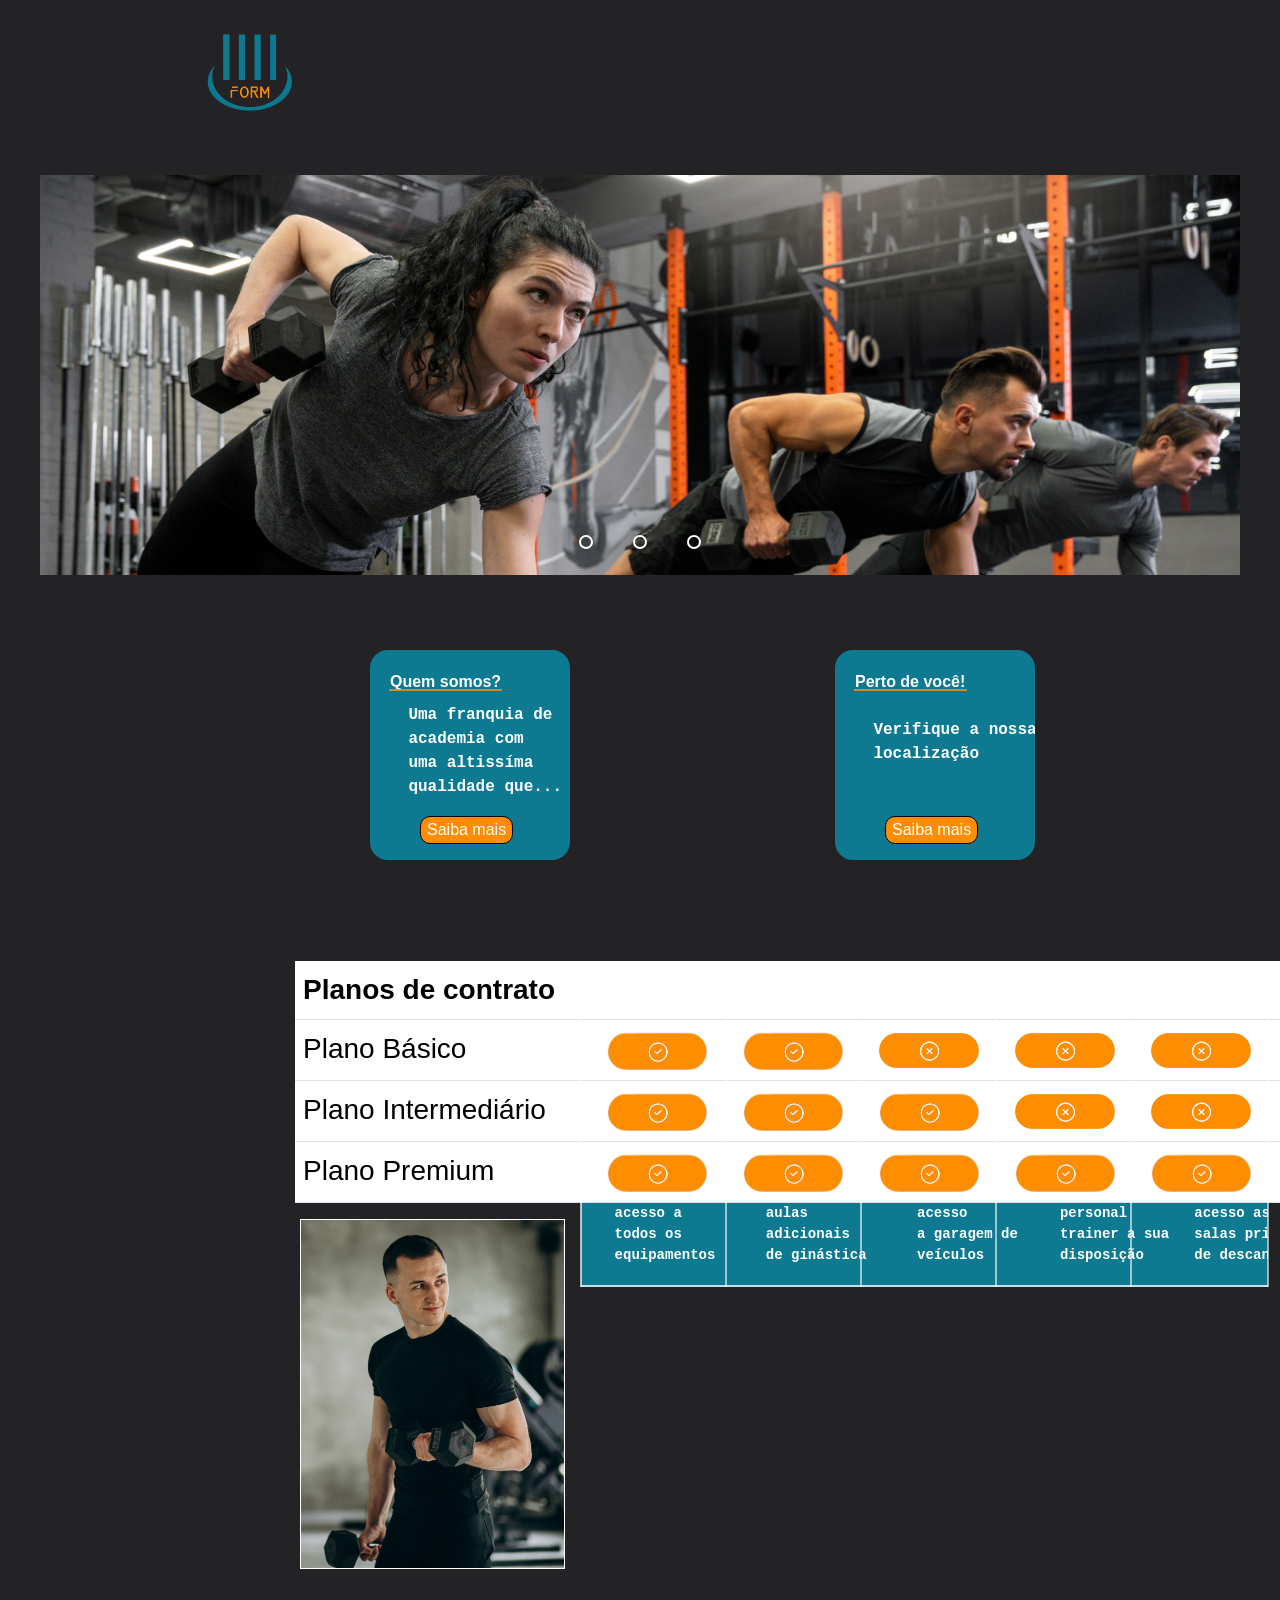
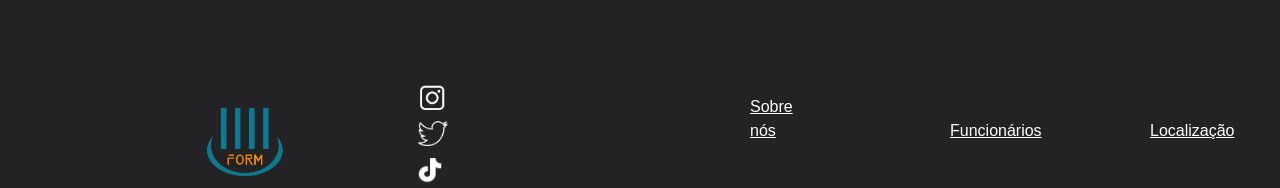
==== Home.html @ f5c159fa "primero commit" ====
<!DOCTYPE html>
<html lang="pt-br">
<head>
    <meta charset="UTF-8">
    <meta http-equiv="X-UA-Compatible" content="IE=edge">
    <meta name="viewport" content="width=device-width, initial-scale=1.0">
    <title>Academia FORM - Home</title>
    <link href="https://cdn.jsdelivr.net/npm/bootstrap@5.3.0-alpha3/dist/css/bootstrap.min.css" rel="stylesheet" integrity="sha384-KK94CHFLLe+nY2dmCWGMq91rCGa5gtU4mk92HdvYe+M/SXH301p5ILy+dN9+nJOZ" crossorigin="anonymous">
    <script src="https://cdn.jsdelivr.net/npm/bootstrap@5.3.0-alpha3/dist/js/bootstrap.bundle.min.js" integrity="sha384-ENjdO4Dr2bkBIFxQpeoTz1HIcje39Wm4jDKdf19U8gI4ddQ3GYNS7NTKfAdVQSZe" crossorigin="anonymous"></script>
    <link rel="shortcut icon" href="imagens/icone da logo.ico" type="image/x-icon">
    <link rel="stylesheet" href="Home.css">
</head>
<body>
    <header>
        <div id="logo">
            <a href="">
                <img src="imagens/logo academia.png" alt="Logo do site">
            </a>
        </div>
        <nav>
            <a href="http://localhost:88/projeto/login.php" style="position: absolute; left: 1680px; top: 60px; color: #FF8C05;"><b>LOGIN</b></a>
            <a href="http://127.0.0.1:5500/pagina_contato.html" style="position: absolute; left: 1480px; top: 60px; color: #FF8C05;"><b>CONTATO</b></a>
            <a href="http://127.0.0.1:5500/pagina_sobre.html" style="position: absolute; left: 1280px; top: 60px; color: #FF8C05;"><b>SOBRE</b></a>
        </nav>
    </header>

    <main>
        <div class="slider">
            <div class="slides">
        
                <input type="radio" name="radio-btn" id="radio1">
                <input type="radio" name="radio-btn" id="radio2">
                <input type="radio" name="radio-btn" id="radio3">
        
                <div class="slide first">
                    <img src="imagens/slider 1.jpg" alt="imagem1">
                </div>
        
                <div class="slide">
                    <img src="imagens/slider 2.jpg" alt="imagem2">
                </div>
        
                <div class="slide">
                    <img src="imagens/slider 3.jpg" alt="imagem3">
                </div>

                <div class="navigation-auto">
                    <div class="auto-btn1"></div>
                    <div class="auto-btn2"></div>
                    <div class="auto-btn3"></div>
                </div>
            </div>
            <div class="manual-navigation">
                <label for="radio1" class="manual-btn"></label>
                <label for="radio2" class="manual-btn"></label>
                <label for="radio3" class="manual-btn"></label>
            </div>
        </div>

        <div class="informacoes" id="quemSomos" style="left: 370px;">
            <div style="margin-left: 20px; margin-top: 20px;">
                <b>Quem somos?</b>
            </div>
            <div>
                <hr class="sublinhado" style="margin-top: -5px;">
                <hr class="sublinhado" style="margin-top: -5px;">
                <hr class="sublinhado" style="margin-top: -5px;">
                <hr class="sublinhado" style="margin-top: -5px;">
                <hr class="sublinhado" style="margin-top: -5px;">
                <hr class="sublinhado" style="margin-top: -5px;">
            </div>
            <pre style="margin-top: -15px; font-size: 12pt;">
        <b>
    Uma franquia de
    academia com
    uma altissíma
    qualidade que...
        </b>
            </pre>
            <a href="http://127.0.0.1:5500/pagina_sobre.html"><input type="button" class="botaoInformacoes" value="Saiba mais"></a>
        </div>

        <div class="informacoes" id="pertoDeVoce" style="left: 835px;">
            <div style="margin-left: 20px; margin-top: 20px;">
                <b>Perto de você!</b>
            </div>
            <div>
                <hr class="sublinhado" style="margin-top: -5px;">
                <hr class="sublinhado" style="margin-top: -5px;">
                <hr class="sublinhado" style="margin-top: -5px;">
                <hr class="sublinhado" style="margin-top: -5px;">
                <hr class="sublinhado" style="margin-top: -5px;">
                <hr class="sublinhado" style="margin-top: -5px;">
            </div>
            <pre style="margin-top: -0px; font-size: 12pt;">
                <b>
    Verifique a nossa
    localização
                </b>
            </pre>
            <a href="http://127.0.0.1:5500/pagina_localiza%C3%A7%C3%A3o.html"><input type="button" class="botaoInformacoes" value="Saiba mais"></a>
        </div>

        <div class="informacoes" id="profissionais" style="left: 1330px;">
            <div style="margin-left: 20px; margin-top: 20px;">
                <pre style="font-size: 12pt; margin-top: -35px;">
                    <b>
Profissionais
qualificados!</b>
                </pre>
            </div>
            <div>
                <hr class="sublinhado" style="margin-top: -44px; width: 117px;">
                <hr class="sublinhado" style="margin-top: -44px; width: 117px;">
                <hr class="sublinhado" style="margin-top: -44px; width: 117px;">
                <hr class="sublinhado" style="margin-top: -44px; width: 117px;">
                <hr class="sublinhado" style="margin-top: -44px; width: 117px;">
                <hr class="sublinhado" style="margin-top: -44px; width: 117px;">
            </div>
            <pre style="margin-top: -55px; font-size: 12pt;">
                <b>
    Mais informações
    sobre os nossos
    personais trainers
                </b>
            </pre>
            <a href="http://127.0.0.1:5500/pagina_funcionarios.html"><input type="button" class="botaoInformacoes" value="Saiba mais"></a>
        </div>

        <div class="tabela-de-precos">
            <div>
                <table class="table">
                    <thead >
                        <tr>
                            <th colspan="7">Planos de contrato</th>
                        </tr>
                    </thead>
                    <tbody>
                        <tr>
                            <td >Plano Básico</td>
                            <td ><img class="iconCompra" src="imagens/iconCompra(s).png"></td>
                            <td ><img class="iconCompra" src="imagens/iconCompra(s).png"></td>
                            <td ><img class="iconCompra" src="imagens/iconCompra(n).png"></td>
                            <td ><img class="iconCompra" src="imagens/iconCompra(n).png"></td>
                            <td ><img class="iconCompra" src="imagens/iconCompra(n).png"></td>
                            <td >R$100,00 <button onclick="PaginaPagamento()" id="Plano-Basico" class="comprarButton"><b>comprar</b></button></td>
                        </tr>
                        <tr>
                            <td > Plano Intermediário</td>
                            <td ><img class="iconCompra" src="imagens/iconCompra(s).png"></td>
                            <td ><img class="iconCompra" src="imagens/iconCompra(s).png"></td>
                            <td ><img class="iconCompra" src="imagens/iconCompra(s).png"></td>
                            <td ><img class="iconCompra" src="imagens/iconCompra(n).png"></td>
                            <td ><img class="iconCompra" src="imagens/iconCompra(n).png"></td>
                            <td >R$150,00 <button onclick="PaginaPagamento()" id="Plano-Medio" class="comprarButton"><b>comprar</b></button></td>
                        </tr>
                        <tr>
                            <td>Plano Premium</td>
                            <td ><img class="iconCompra" src="imagens/iconCompra(s).png"></td>
                            <td ><img class="iconCompra" src="imagens/iconCompra(s).png"></td>
                            <td ><img class="iconCompra" src="imagens/iconCompra(s).png"></td>
                            <td ><img class="iconCompra" src="imagens/iconCompra(s).png"></td>
                            <td ><img class="iconCompra" src="imagens/iconCompra(s).png"></td>
                            <td >R$180,00 <button onclick="PaginaPagamento()" id="Plano-Premium" class="comprarButton"><b>comprar</b></button></td>
                        </tr>
                    </tbody>
                </table>
            
                <div id="informacao_planos">
                    <b>
                        <pre>
    acesso a          aulas             acesso           personal        acesso as
    todos os          adicionais        a garagem de     trainer a sua   salas privativas
    equipamentos      de ginástica      veículos         disposição      de descanso
                        </pre>
                    </b>
                </div>
            </div>
                <hr class="linhaVertical">
                <hr class="linhaVertical">
                <hr class="linhaVertical">
                <hr class="linhaVertical">
                <hr class="linhaVertical" style="left: 695px;">
                <hr class="linhaVertical" style="left: 830px;">
                <hr class="linhaVertical" style="left: 965px;">
                <hr class="linhaVertical" style="left: 1100px;">
                <hr class="linhaVertical" style="left: 1237px;">
                <hr class="linhaVertical" style="left: 695px;">
                <hr class="linhaVertical" style="left: 830px;">
                <hr class="linhaVertical" style="left: 965px;">
                <hr class="linhaVertical" style="left: 1100px;">
                <hr class="linhaVertical" style="left: 1237px;">
                <hr class="linhaVertical" style="left: 695px;">
                <hr class="linhaVertical" style="left: 830px;">
                <hr class="linhaVertical" style="left: 965px;">
                <hr class="linhaVertical" style="left: 1100px;">
                <hr class="linhaVertical" style="left: 1237px;">
                <hr class="linhaHorizontal" style="left: 695px;">
                <hr class="linhaHorizontal" style="left: 695px;">
                <hr class="linhaHorizontal" style="left: 695px;">
                <hr class="linhaHorizontal" style="left: 695px;">
                <hr class="linhaHorizontal" style="left: 695px;">
            
            <img id="img_1" class="imagensPlano" src="imagens/imagem(1).jpg" alt="imagem" style="left: 270px;">
            <img id="img_2" class="imagensPlano" src="imagens/imagem(2).jpg" alt="imagem" style="left: 1253px;">
        </div>
    </main>

    
   <div id="rodape" class="rodape">
    <footer>
       <a href="http://127.0.0.1:5500/pagina_sobre.html" style="position: absolute; left: 750px; bottom: -43px; color: white;">Sobre nós</a>
        <a href="http://127.0.0.1:5500/pagina_funcionarios.html" style="position: absolute; left: 950px; bottom: -43px; color: white;">Funcionários</a>
        <a href="http://127.0.0.1:5500/pagina_localiza%C3%A7%C3%A3o.html" style="position: absolute; left: 1150px; bottom: -43px; color: white;">Localização</a>
        <a href="http://127.0.0.1:5500/pagina_contato.html" style="position: absolute; left: 1350px; bottom: -43px; color: white;">Atendimento ao cliente</a>
       <a href="">
        <img src="imagens/logo academia.png" alt="logo de rodapé" style="position: absolute; width: 90px; bottom: -80px; left: 200px;">
       </a>
       <a href="https://www.instagram.com/theusrx/">
        <img src="imagens/icone_insta.png" alt="icone do instagram" style="position: absolute; width: 25px; bottom: -10px; left: 420px;">
       </a>
       <a href="https://twitter.com/theusrxx">
        <img src="imagens/icone_twitter.png" alt="icone do twitter" style="position: absolute; width: 30px; bottom: -46px; left: 418px;">
       </a>
       <a href="https://www.tiktok.com/@.theusrx">
        <img src="imagens/icone _tiktok.png" alt="icone do Tik Tok" style="position: absolute; width: 30px; bottom: -88px; left: 415px;">
       </a>
    </footer>
   </div>

   <script src="script.js"></script>
   <script src="pagamento.js"></script>
</body>
</html>
---- Home.css ----
body{
    font-family: Arial, Helvetica, sans-serif;
    background-color: #232325;
    color: #ffffff;
    min-height: 100vh;
}
#logo img{
    width: 100px;
    left: 200px;
    top: 30px;
    position: relative;
}
.informacoes{
    position: absolute;
    top: 650px;
    background-color: #0D7A92;
    border-radius: 18px;
    height: 210px;
    width: 200px;  
}
.sublinhado{
    margin-top: -5px;  
    border: 1px solid; 
    color: #FF8C05;
    width: 113px;
    position: absolute;
    left: 19px;
}
.botaoInformacoes{
    position: absolute;
    bottom: 16px;
    left: 50px;
    border-radius: 10px;
    border: 1px solid;
    border-color: black;
    background-color: #FF8C05;
    color: #ffffff; 
}
.rodape{
    position: absolute;
    bottom: -800px;
}
.table{
    position: absolute;
    color: #ffffff;
    position: absolute;
    bottom: -300px;
    left: 265px;
    font-size: 21pt;
    width: 1300px;
}
.comprarButton{
    position: relative;
    left: 30px;
    border-radius: 15px;
    background-color: #FF8C05;
    border: none; 
}
.linhaVertical{
    position: absolute;
    border: 1px solid;
    bottom: -384px;
    height: 268px;
    left: 550px; 
}
.iconCompra{
    width: 100px;
    left: 120px;
}
#informacao_planos{
    position: relative;
    bottom: -368px;
    left: 585px;
    background-color: #0D7A92;
    margin-right: 1194px;
    margin-left: -34px;
    width: 687px;
}
.linhaHorizontal{
    position: absolute;
    border: 1px solid;
    bottom: -384px;
    width: 687px;
    margin-left: -144px;
}
.imagensPlano{
    position: absolute;
    bottom: -650px;
    height: 350px;
    border: #ffffff 1px solid;
}
.tabela-de-precos{
    margin: 260px auto;
    position: relative;
    left: 30px;
}
.slider{
    margin: 90px auto;
    width: 1200px;
    height: 400px;
    overflow: hidden;
}
.slides{
    width: 400%;
    height: 400px;
    display: flex;
}
.slides input{
    display: none;
}
.slide{
    width: 25%;
    position: relative;
    transition: 1.5s;
}
.slide img{
    width: 1200px;
    height: 400px ;
}
.manual-navigation{
    position: absolute;
    width: 1200px;
    margin-top: -40px;
    display: flex;
    justify-content: center;
}
.manual-btn{
    border: 2px solid rgb(255, 255, 255);
    padding: 5px;
    border-radius: 10px;
    cursor: pointer;
    transition: 0.5s;
}
.manual-btn:not(:last-child){
    margin-right: 40px;
}
.manual-btn:hover{
    background-color: rgb(255, 255, 255);
}
#radio1:checked ~.first{
    margin-left: 0;
}
#radio2:checked ~.first{
    margin-left: -25%;
}
#radio3:checked ~.first{
    margin-left: -50%;
}
#radio4:checked ~.first{
    margin-left: -75%;
}
.navigation-auto div{
    padding: 5px;
    border-radius: 10px;
    cursor: pointer;
    transition: 1s;
}
.navigation-auto{
    position: absolute;
    width: 800px;
    margin-top: 360px;
    display: flex;
    justify-content: center;
}
.navigation-auto div:not(:last-child){
    margin-right: 40px;
}
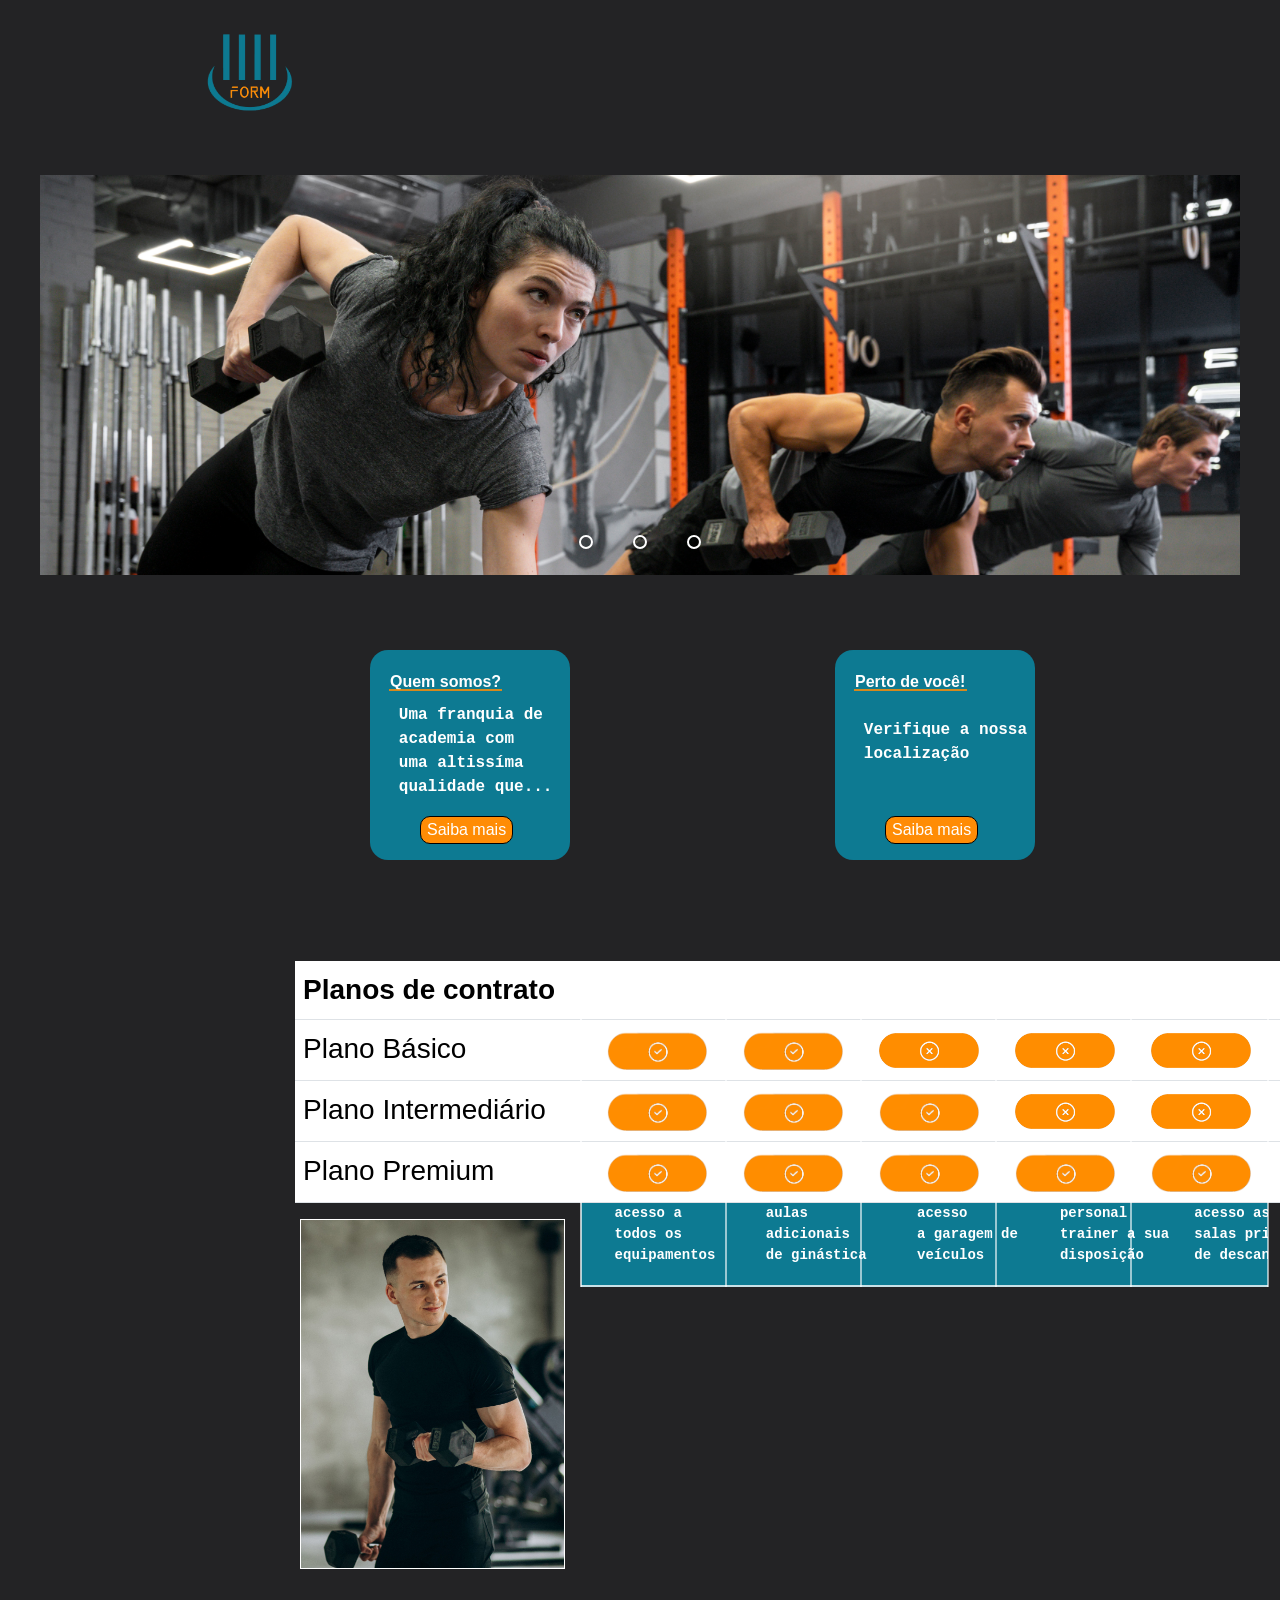
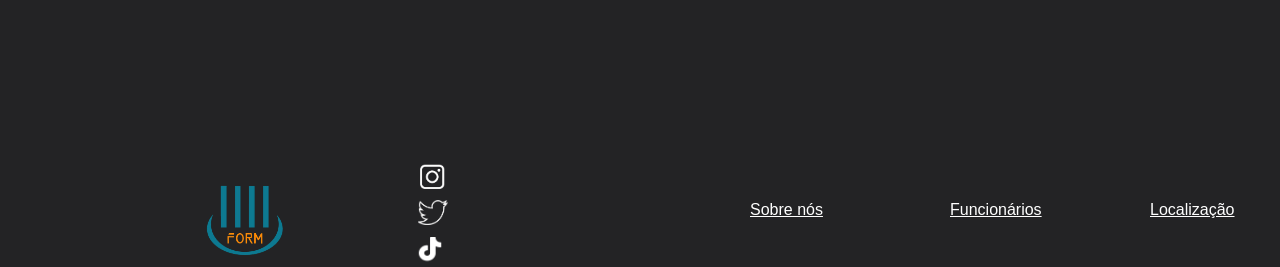
==== commit 9a88bff2: "att" ====
--- a/Home.html
+++ b/Home.html
@@ -71,10 +71,10 @@
             </div>
             <pre style="margin-top: -15px; font-size: 12pt;">
         <b>
-    Uma franquia de
-    academia com
-    uma altissíma
-    qualidade que...
+   Uma franquia de
+   academia com
+   uma altissíma
+   qualidade que...
         </b>
             </pre>
             <a href="http://127.0.0.1:5500/pagina_sobre.html"><input type="button" class="botaoInformacoes" value="Saiba mais"></a>
@@ -94,8 +94,8 @@
             </div>
             <pre style="margin-top: -0px; font-size: 12pt;">
                 <b>
-    Verifique a nossa
-    localização
+   Verifique a nossa
+   localização
                 </b>
             </pre>
             <a href="http://127.0.0.1:5500/pagina_localiza%C3%A7%C3%A3o.html"><input type="button" class="botaoInformacoes" value="Saiba mais"></a>
@@ -119,9 +119,9 @@
             </div>
             <pre style="margin-top: -55px; font-size: 12pt;">
                 <b>
-    Mais informações
-    sobre os nossos
-    personais trainers
+   Mais informações
+   sobre os nossos
+   personais trainers
                 </b>
             </pre>
             <a href="http://127.0.0.1:5500/pagina_funcionarios.html"><input type="button" class="botaoInformacoes" value="Saiba mais"></a>
@@ -228,7 +228,8 @@
     </footer>
    </div>
 
-   <script src="script.js"></script>
-   <script src="pagamento.js"></script>
+    <script src="script.js"></script>
+    <script src="pagamento.js"></script>
+    
 </body>
 </html>
--- a/Home.css
+++ b/Home.css
@@ -37,8 +37,8 @@
     color: #ffffff; 
 }
 .rodape{
-    position: absolute;
-    bottom: -800px;
+    position: relative;
+    bottom: -600px;
 }
 .table{
     position: absolute;
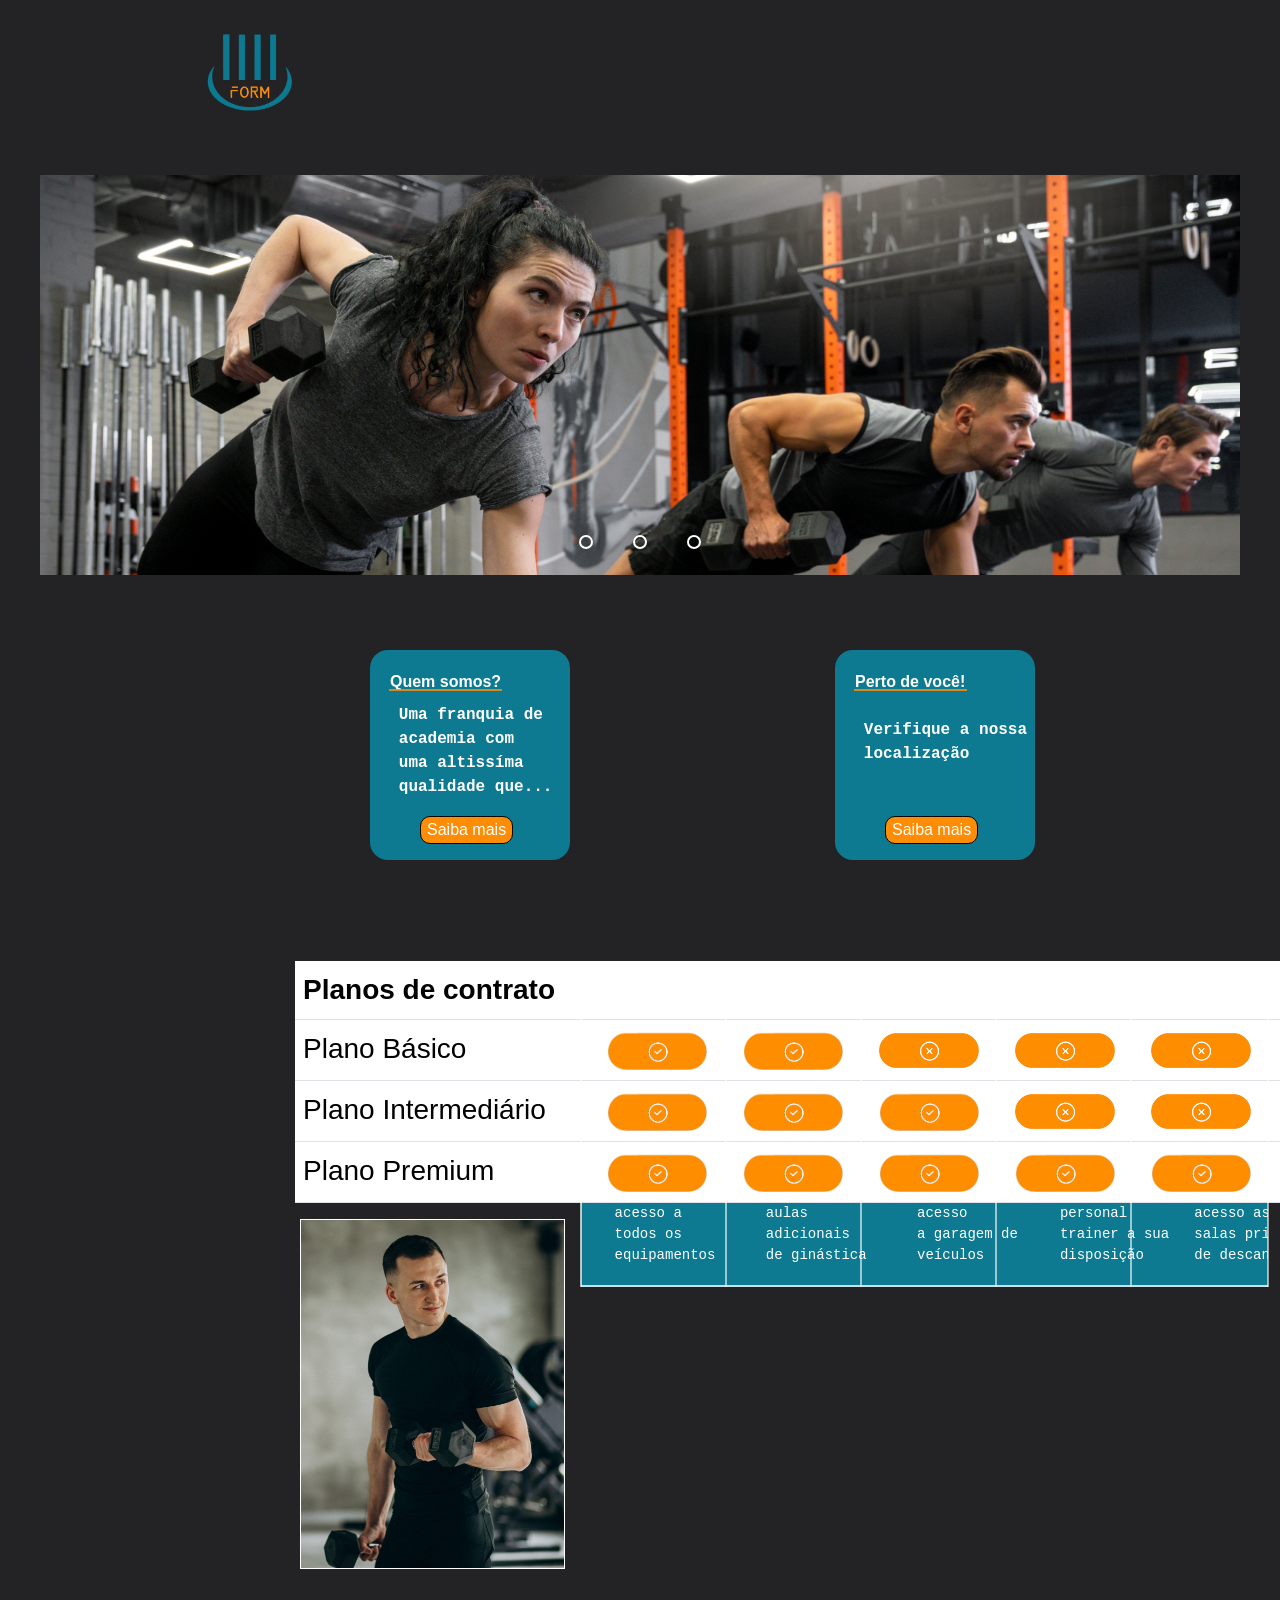
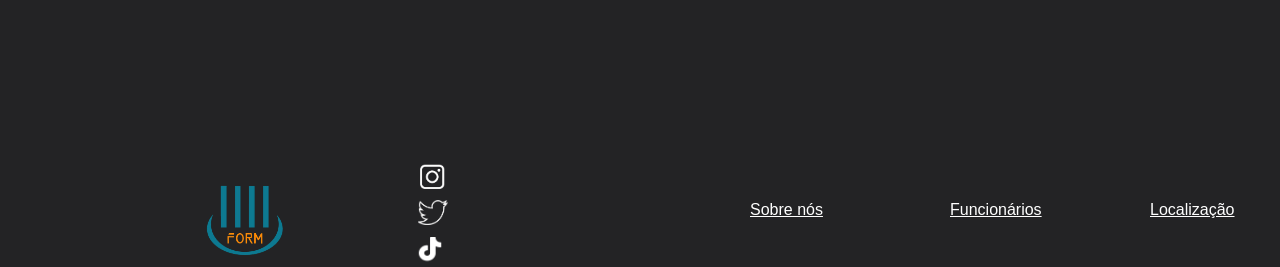
==== commit 15b85699: "att" ====
--- a/Home.html
+++ b/Home.html
@@ -18,9 +18,9 @@
             </a>
         </div>
         <nav>
-            <a href="http://localhost:88/projeto/login.php" style="position: absolute; left: 1680px; top: 60px; color: #FF8C05;"><b>LOGIN</b></a>
-            <a href="http://127.0.0.1:5500/pagina_contato.html" style="position: absolute; left: 1480px; top: 60px; color: #FF8C05;"><b>CONTATO</b></a>
-            <a href="http://127.0.0.1:5500/pagina_sobre.html" style="position: absolute; left: 1280px; top: 60px; color: #FF8C05;"><b>SOBRE</b></a>
+            
+            <a href="http://127.0.0.1:5500/pagina_contato.html" style="position: absolute; left: 1460px; top: 60px; color: #FF8C05;"><b>CONTATO</b></a>
+            <a href="http://127.0.0.1:5500/pagina_sobre.html" style="position: absolute; left: 1360px; top: 60px; color: #FF8C05;"><b>SOBRE</b></a>
         </nav>
     </header>
 
@@ -167,13 +167,13 @@
                 </table>
             
                 <div id="informacao_planos">
-                    <b>
+                    
                         <pre>
     acesso a          aulas             acesso           personal        acesso as
     todos os          adicionais        a garagem de     trainer a sua   salas privativas
     equipamentos      de ginástica      veículos         disposição      de descanso
                         </pre>
-                    </b>
+                    
                 </div>
             </div>
                 <hr class="linhaVertical">
